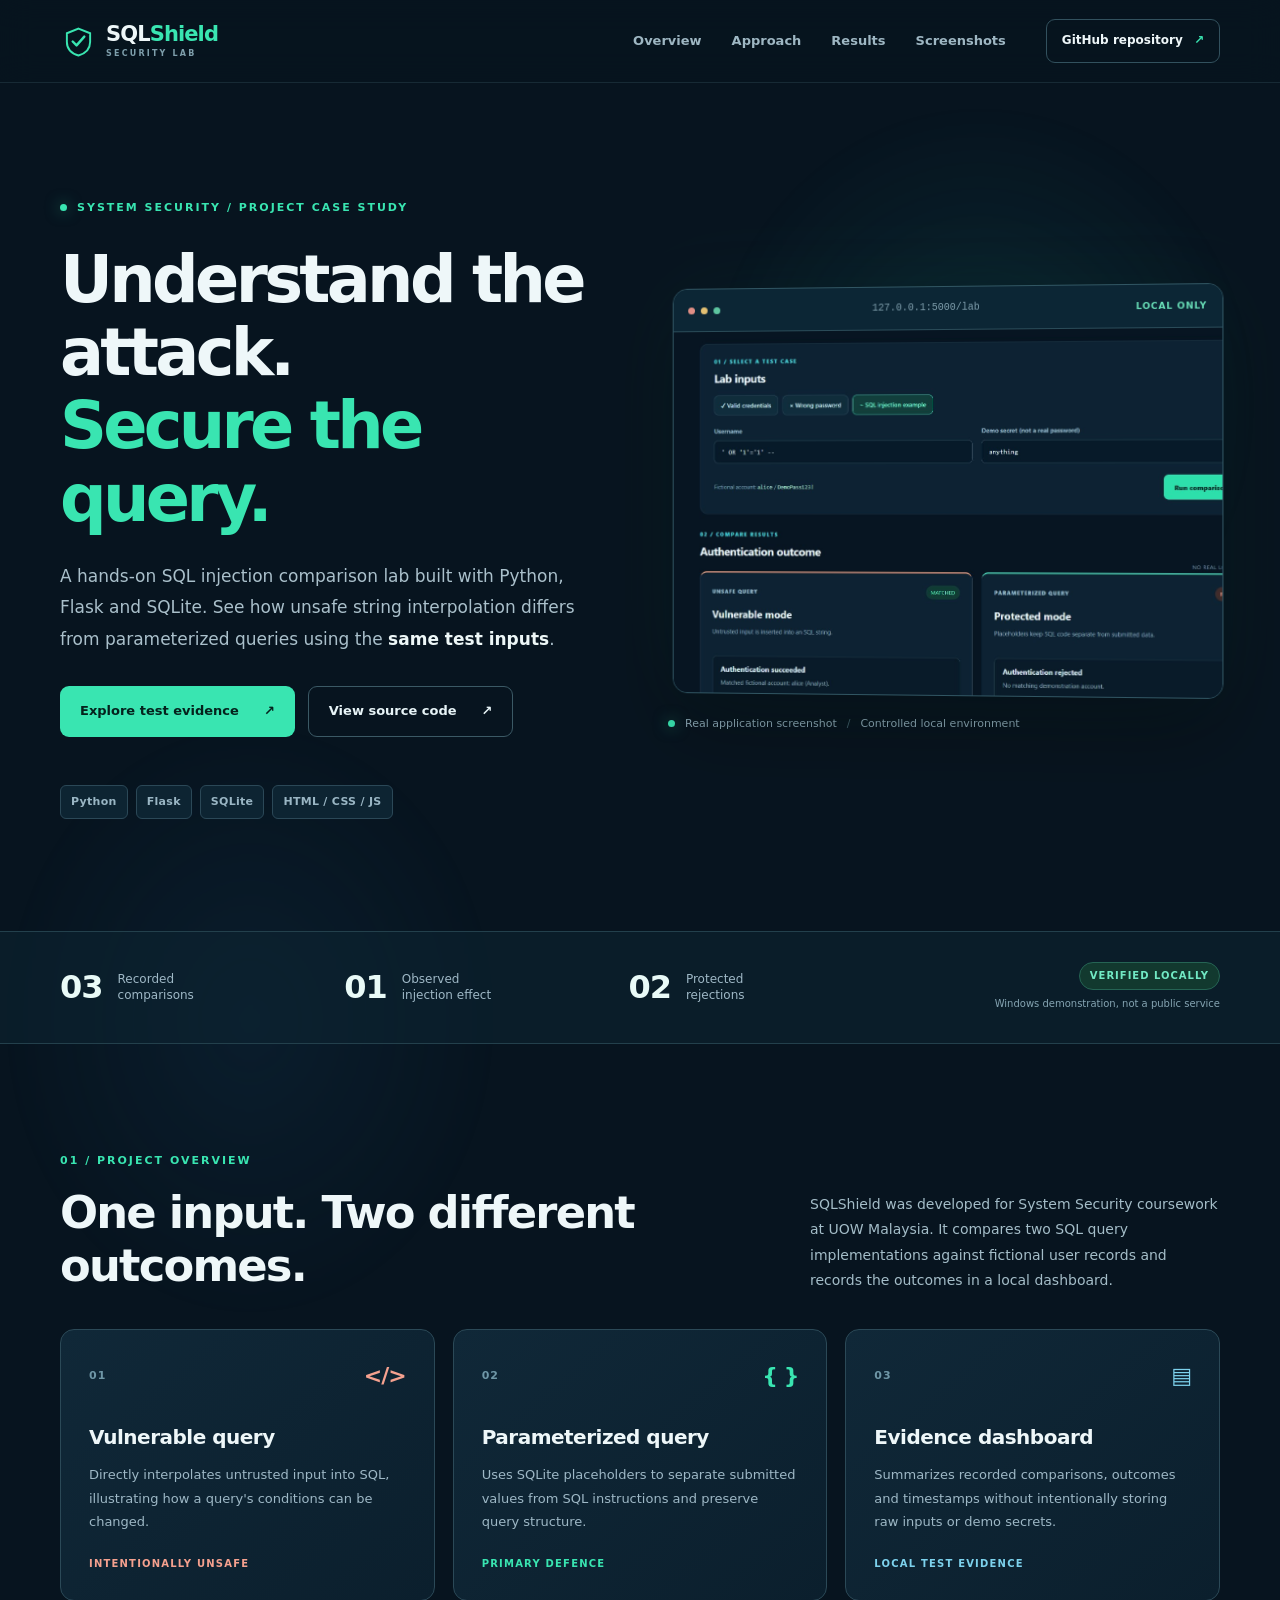
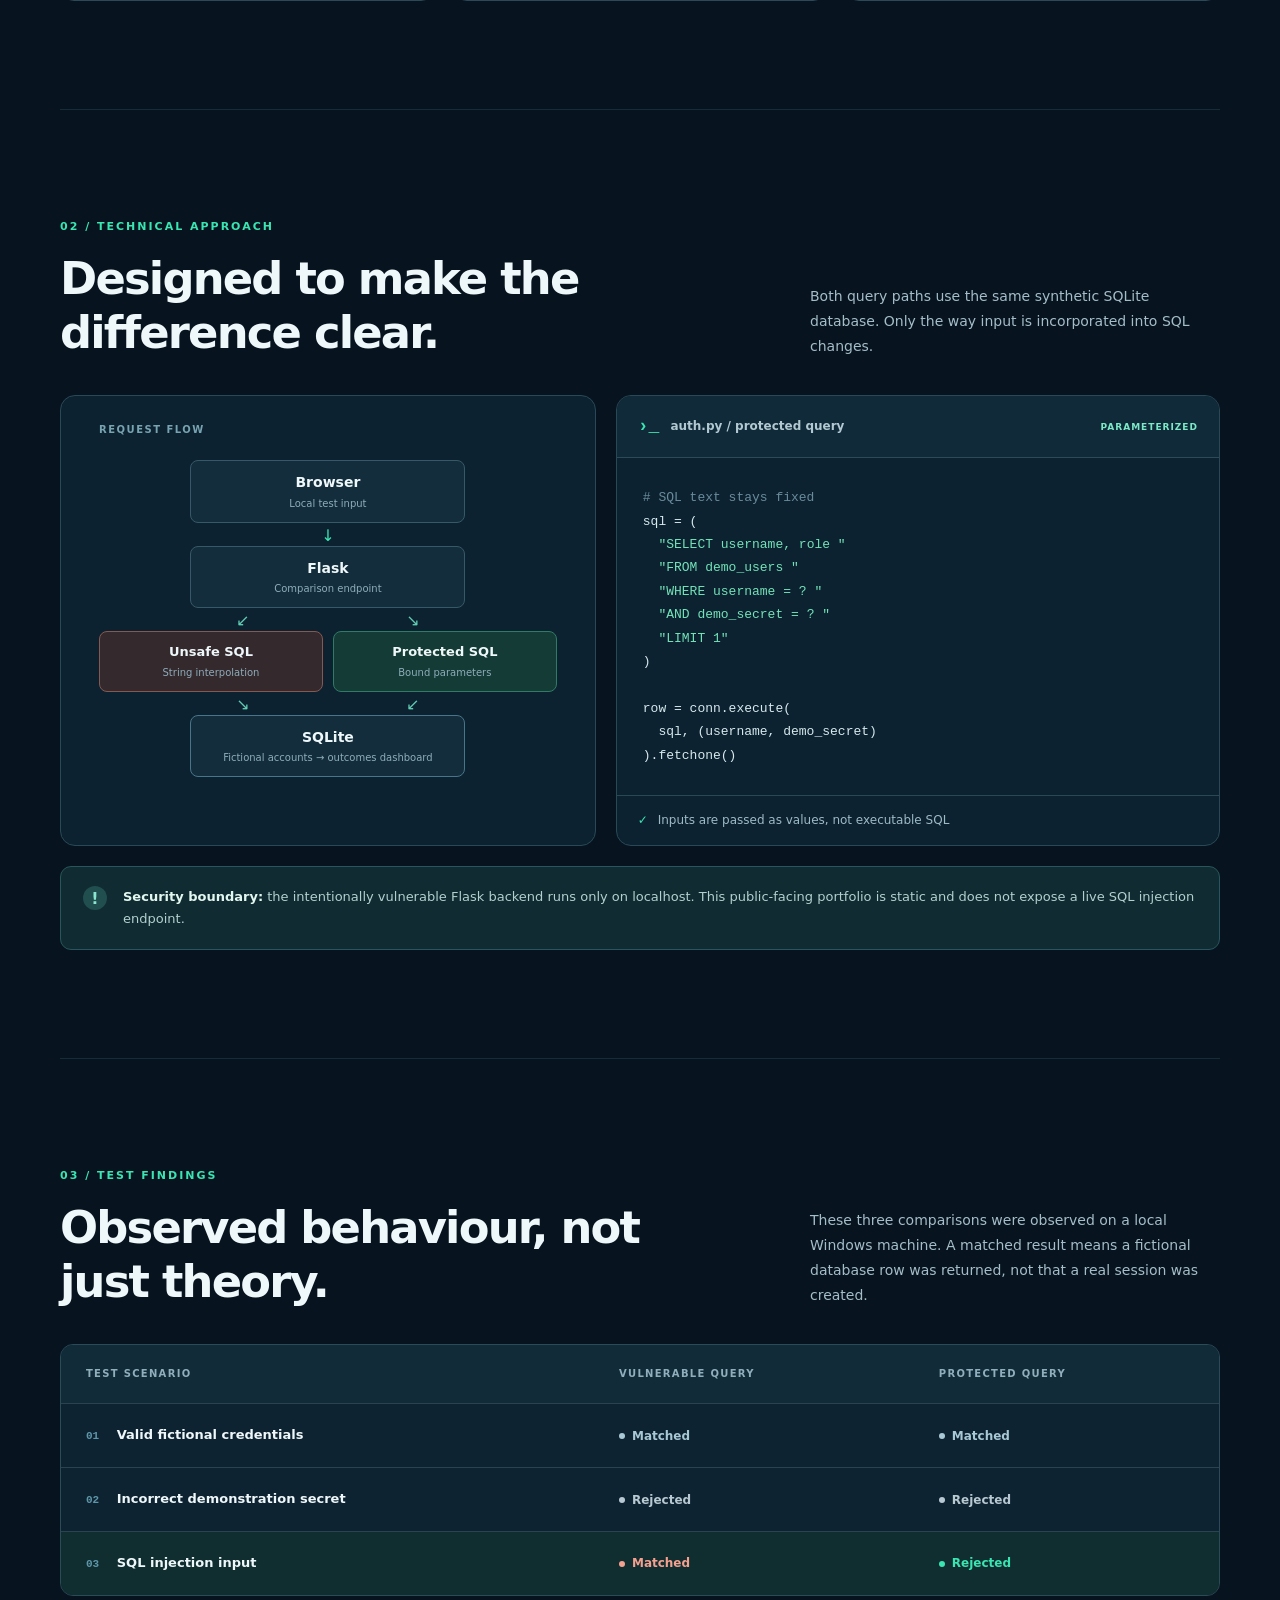
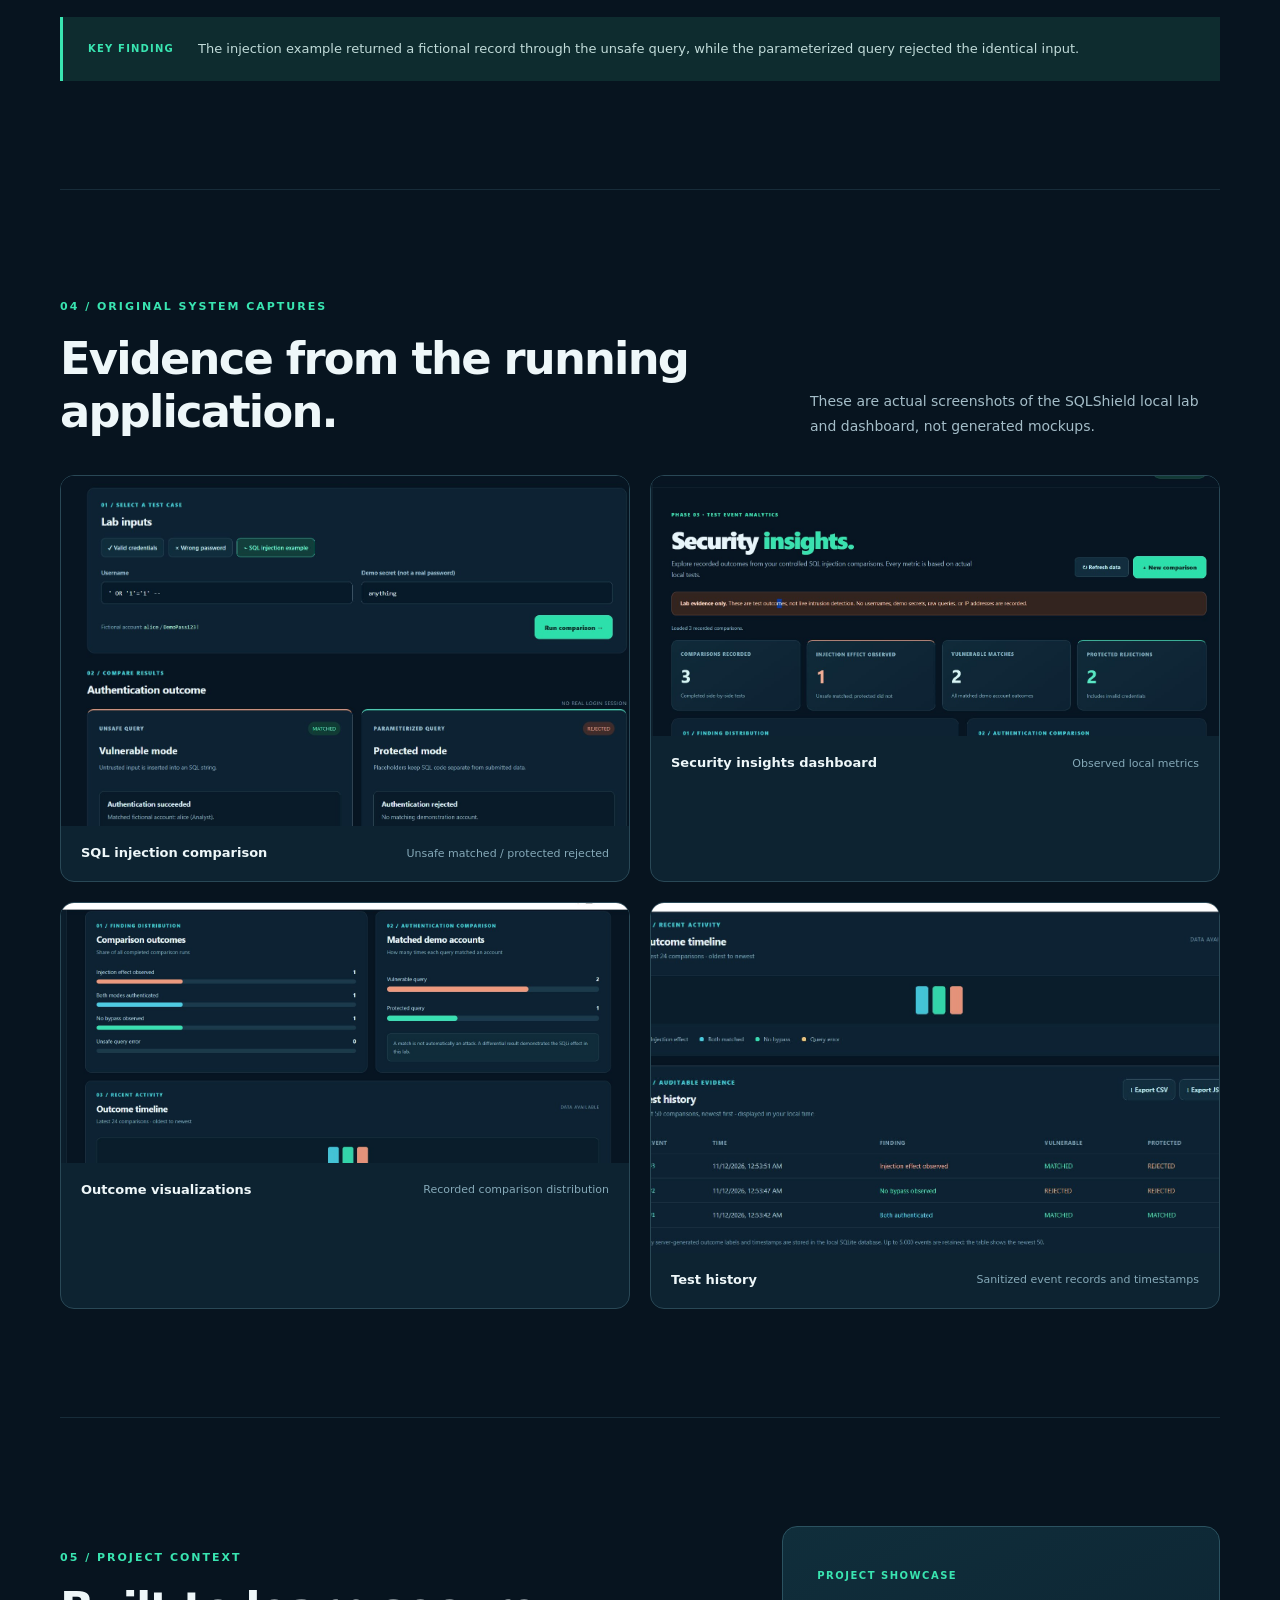
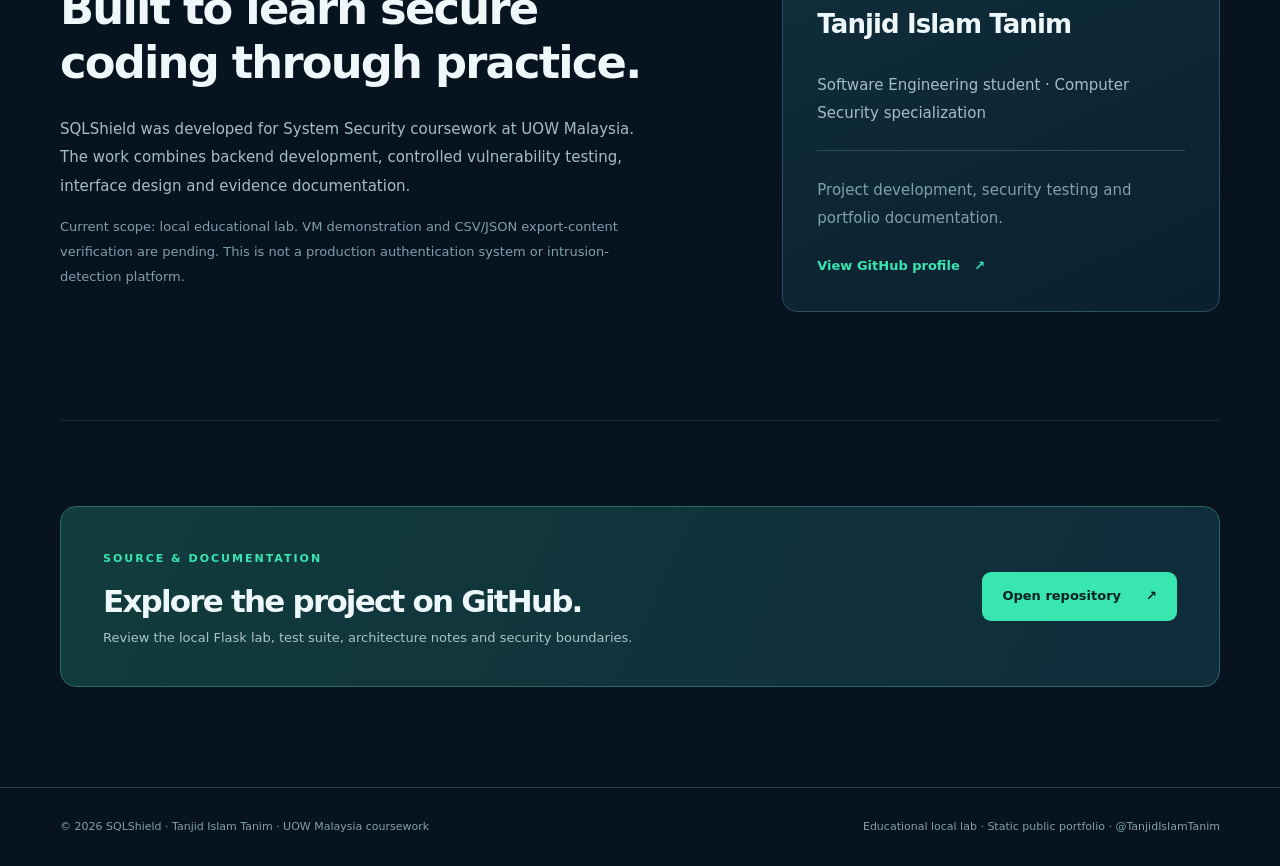
==== portfolio/index.html @ 37746c8c "feat: add SQLShield Flask lab, tests, evidence and portfolio" ====
<!doctype html>
<html lang="en">
<head>
  <meta charset="utf-8">
  <meta name="viewport" content="width=device-width, initial-scale=1">
  <meta name="theme-color" content="#07141f">
  <meta name="description" content="SQLShield is a controlled, local-only SQL injection security lab. Explore real test evidence, the Python/Flask architecture, and parameterized query defence.">
  <meta property="og:type" content="website">
  <meta property="og:title" content="SQLShield | SQL Injection Defence Lab">
  <meta property="og:description" content="A local cybersecurity lab comparing vulnerable SQL interpolation with parameterized queries. Built with Python, Flask and SQLite.">
  <meta property="og:image" content="https://tanjidislamtanim.github.io/sqlshield-sqli-lab/assets/social-preview.png">
  <meta name="color-scheme" content="dark">
  <title>SQLShield | SQL Injection Defence Lab</title>
  <link rel="icon" href="assets/favicon.svg" type="image/svg+xml">
  <link rel="stylesheet" href="assets/style.css">
</head>
<body>
  <a class="skip-link" href="#main">Skip to content</a>
  <div class="ambient ambient-one" aria-hidden="true"></div>
  <div class="ambient ambient-two" aria-hidden="true"></div>
  <header class="site-header">
    <div class="container nav-inner">
      <a class="brand" href="#top" aria-label="SQLShield home">
        <span class="brand-mark" aria-hidden="true"><svg viewBox="0 0 32 32" fill="none"><path d="M16 2.7 28 7.5v8.9c0 8-5.2 11.9-12 14-6.8-2.1-12-6-12-14V7.5L16 2.7Z" stroke="currentColor" stroke-width="2"/><path d="m10 16 4 4 8-9" stroke="currentColor" stroke-width="2.5" stroke-linecap="round" stroke-linejoin="round"/></svg></span>
        <span>SQL<span class="accent">Shield</span><small>SECURITY LAB</small></span>
      </a>
      <nav aria-label="Main navigation" class="main-nav">
        <a href="#overview">Overview</a><a href="#approach">Approach</a><a href="#results">Results</a><a href="#gallery">Screenshots</a>
      </nav>
      <a class="nav-github" href="https://github.com/TanjidIslamTanim/sqlshield-sqli-lab" target="_blank" rel="noopener noreferrer">GitHub repository <span aria-hidden="true">↗</span></a>
    </div>
  </header>
  <main id="main">
    <section class="hero container" id="top">
      <div class="hero-copy">
        <div class="eyebrow"><span class="eyebrow-dot"></span> SYSTEM SECURITY / PROJECT CASE STUDY</div>
        <h1>Understand the attack.<br><span>Secure the query.</span></h1>
        <p class="hero-description">A hands-on SQL injection comparison lab built with Python, Flask and SQLite. See how unsafe string interpolation differs from parameterized queries using the <strong>same test inputs</strong>.</p>
        <div class="hero-actions">
          <a class="btn btn-primary" href="#results">Explore test evidence <span aria-hidden="true">↗</span></a>
          <a class="btn btn-outline" href="https://github.com/TanjidIslamTanim/sqlshield-sqli-lab" target="_blank" rel="noopener noreferrer">View source code <span aria-hidden="true">↗</span></a>
        </div>
        <div class="hero-tags" aria-label="Project technologies"><span>Python</span><span>Flask</span><span>SQLite</span><span>HTML / CSS / JS</span></div>
      </div>
      <div class="hero-visual">
        <div class="browser-window">
          <div class="browser-bar"><div class="browser-dots" aria-hidden="true"><i></i><i></i><i></i></div><span class="browser-url">127.0.0.1:5000/lab</span><span class="browser-local">LOCAL ONLY</span></div>
          <img src="assets/evidence/lab.jpg" alt="Actual SQLShield local lab showing SQL injection input, vulnerable query matched and protected query rejected" width="1455" height="900" fetchpriority="high">
        </div>
        <div class="visual-caption"><span class="caption-dot"></span> Real application screenshot <span class="caption-sep">/</span> Controlled local environment</div>
      </div>
    </section>

    <section class="proof-strip" aria-label="Observed local test results">
      <div class="container proof-grid">
        <div><strong>03</strong><span>Recorded comparisons</span></div>
        <div><strong>01</strong><span>Observed injection effect</span></div>
        <div><strong>02</strong><span>Protected rejections</span></div>
        <div class="proof-note"><span class="pill">VERIFIED LOCALLY</span><small>Windows demonstration, not a public service</small></div>
      </div>
    </section>

    <section class="section container" id="overview">
      <div class="section-header"><div><div class="section-kicker">01 / PROJECT OVERVIEW</div><h2>One input. Two different outcomes.</h2></div><p>SQLShield was developed for System Security coursework at UOW Malaysia. It compares two SQL query implementations against fictional user records and records the outcomes in a local dashboard.</p></div>
      <div class="feature-grid">
        <article class="feature-card"><div class="feature-number">01 <span class="feature-symbol coral">&lt;/&gt;</span></div><h3>Vulnerable query</h3><p>Directly interpolates untrusted input into SQL, illustrating how a query's conditions can be changed.</p><span class="feature-footer coral-text">INTENTIONALLY UNSAFE</span></article>
        <article class="feature-card"><div class="feature-number">02 <span class="feature-symbol mint">{ }</span></div><h3>Parameterized query</h3><p>Uses SQLite placeholders to separate submitted values from SQL instructions and preserve query structure.</p><span class="feature-footer mint-text">PRIMARY DEFENCE</span></article>
        <article class="feature-card"><div class="feature-number">03 <span class="feature-symbol blue">▤</span></div><h3>Evidence dashboard</h3><p>Summarizes recorded comparisons, outcomes and timestamps without intentionally storing raw inputs or demo secrets.</p><span class="feature-footer blue-text">LOCAL TEST EVIDENCE</span></article>
      </div>
    </section>

    <section class="section container" id="approach">
      <div class="section-header"><div><div class="section-kicker">02 / TECHNICAL APPROACH</div><h2>Designed to make the difference clear.</h2></div><p>Both query paths use the same synthetic SQLite database. Only the way input is incorporated into SQL changes.</p></div>
      <div class="approach-grid">
        <div class="diagram-panel">
          <div class="panel-label">REQUEST FLOW</div>
          <div class="flow-node">Browser <small>Local test input</small></div>
          <div class="flow-arrow" aria-hidden="true">↓</div>
          <div class="flow-node">Flask <small>Comparison endpoint</small></div>
          <div class="flow-branches" aria-hidden="true"><span>↙</span><span>↘</span></div>
          <div class="flow-columns"><div class="flow-node unsafe">Unsafe SQL <small>String interpolation</small></div><div class="flow-node safe">Protected SQL <small>Bound parameters</small></div></div>
          <div class="flow-arrows" aria-hidden="true"><span>↘</span><span>↙</span></div>
          <div class="flow-node database">SQLite <small>Fictional accounts → outcomes dashboard</small></div>
        </div>
        <div class="code-panel">
          <div class="code-header"><span class="code-icon">›_</span><span>auth.py / protected query</span><span class="code-badge">PARAMETERIZED</span></div>
          <pre><code><span class="code-muted"># SQL text stays fixed</span>
sql = (
  <span class="code-green">"SELECT username, role "</span>
  <span class="code-green">"FROM demo_users "</span>
  <span class="code-green">"WHERE username = ? "</span>
  <span class="code-green">"AND demo_secret = ? "</span>
  <span class="code-green">"LIMIT 1"</span>
)

row = conn.execute(
  sql, (username, demo_secret)
).fetchone()</code></pre>
          <div class="code-footer"><span class="tiny-check">✓</span> Inputs are passed as values, not executable SQL</div>
        </div>
      </div>
      <div class="boundary"><div class="boundary-icon">!</div><p><strong>Security boundary:</strong> the intentionally vulnerable Flask backend runs only on localhost. This public-facing portfolio is static and does not expose a live SQL injection endpoint.</p></div>
    </section>

    <section class="section container" id="results">
      <div class="section-header"><div><div class="section-kicker">03 / TEST FINDINGS</div><h2>Observed behaviour, not just theory.</h2></div><p>These three comparisons were observed on a local Windows machine. A matched result means a fictional database row was returned, not that a real session was created.</p></div>
      <div class="results-table-wrap"><table class="results-table"><thead><tr><th scope="col">Test scenario</th><th scope="col">Vulnerable query</th><th scope="col">Protected query</th></tr></thead><tbody>
        <tr><th scope="row"><span class="test-index">01</span> Valid fictional credentials</th><td><span class="result neutral">Matched</span></td><td><span class="result neutral">Matched</span></td></tr>
        <tr><th scope="row"><span class="test-index">02</span> Incorrect demonstration secret</th><td><span class="result rejected">Rejected</span></td><td><span class="result rejected">Rejected</span></td></tr>
        <tr class="highlight-row"><th scope="row"><span class="test-index">03</span> SQL injection input</th><td><span class="result vulnerable">Matched</span></td><td><span class="result secure">Rejected</span></td></tr>
      </tbody></table></div>
      <div class="finding"><span class="finding-label">KEY FINDING</span><p>The injection example returned a fictional record through the unsafe query, while the parameterized query rejected the identical input.</p></div>
    </section>

    <section class="section container" id="gallery">
      <div class="section-header"><div><div class="section-kicker">04 / ORIGINAL SYSTEM CAPTURES</div><h2>Evidence from the running application.</h2></div><p>These are actual screenshots of the SQLShield local lab and dashboard, not generated mockups.</p></div>
      <div class="gallery-grid">
        <figure class="gallery-card gallery-wide"><img src="assets/evidence/lab.jpg" alt="SQLShield local comparison page with SQL injection example" loading="lazy"><figcaption><strong>SQL injection comparison</strong><span>Unsafe matched / protected rejected</span></figcaption></figure>
        <figure class="gallery-card"><img src="assets/evidence/dashboard.jpg" alt="SQLShield dashboard displaying three recorded comparisons" loading="lazy"><figcaption><strong>Security insights dashboard</strong><span>Observed local metrics</span></figcaption></figure>
        <figure class="gallery-card"><img src="assets/evidence/charts.jpg" alt="SQLShield dashboard charts" loading="lazy"><figcaption><strong>Outcome visualizations</strong><span>Recorded comparison distribution</span></figcaption></figure>
        <figure class="gallery-card gallery-wide"><img src="assets/evidence/history.jpg" alt="SQLShield recorded test history" loading="lazy"><figcaption><strong>Test history</strong><span>Sanitized event records and timestamps</span></figcaption></figure>
      </div>
    </section>

    <section class="section container" id="about">
      <div class="about-grid"><div><div class="section-kicker">05 / PROJECT CONTEXT</div><h2>Built to learn secure coding through practice.</h2><p>SQLShield was developed for System Security coursework at UOW Malaysia. The work combines backend development, controlled vulnerability testing, interface design and evidence documentation.</p><p class="about-note">Current scope: local educational lab. VM demonstration and CSV/JSON export-content verification are pending. This is not a production authentication system or intrusion-detection platform.</p></div><div class="author-card"><span class="author-overline">PROJECT SHOWCASE</span><h3>Tanjid Islam Tanim</h3><p>Software Engineering student · Computer Security specialization</p><div class="author-divider"></div><p class="team-note">Project development, security testing and portfolio documentation.</p><a href="https://github.com/TanjidIslamTanim" target="_blank" rel="noopener noreferrer">View GitHub profile <span aria-hidden="true">↗</span></a></div></div>
    </section>
    <section class="cta-section container"><div><span class="section-kicker">SOURCE & DOCUMENTATION</span><h2>Explore the project on GitHub.</h2><p>Review the local Flask lab, test suite, architecture notes and security boundaries.</p></div><a class="btn btn-primary" href="https://github.com/TanjidIslamTanim/sqlshield-sqli-lab" target="_blank" rel="noopener noreferrer">Open repository <span aria-hidden="true">↗</span></a></section>
  </main>
  <footer class="site-footer"><div class="container footer-inner"><span>© 2026 SQLShield · Tanjid Islam Tanim · UOW Malaysia coursework</span><span>Educational local lab · Static public portfolio · <a href="https://github.com/TanjidIslamTanim" target="_blank" rel="noopener noreferrer">@TanjidIslamTanim</a></span></div></footer>
</body>
</html>
---- portfolio/assets/style.css ----
/* SQLShield static portfolio | no JavaScript or public backend */
:root{--bg:#07141f;--surface:#0c1e2b;--surface-2:#102636;--line:#25404c;--muted:#9cb3c1;--text:#eef7f9;--mint:#39e5b1;--mint-dark:#083a32;--blue:#7dd2ed;--coral:#f5a18f}
*{box-sizing:border-box}html{scroll-behavior:smooth}body{margin:0;background:var(--bg);color:var(--text);font-family:Inter,ui-sans-serif,system-ui,-apple-system,BlinkMacSystemFont,"Segoe UI",sans-serif;-webkit-font-smoothing:antialiased;line-height:1.6;overflow-x:hidden}a{color:inherit;text-decoration:none}button,a{ -webkit-tap-highlight-color:transparent }a:focus-visible{outline:3px solid var(--mint);outline-offset:5px;border-radius:4px}img{max-width:100%}h1,h2,h3,p{margin-top:0}.container{width:min(1160px,calc(100% - 48px));margin-inline:auto}.skip-link{position:absolute;top:-100px;left:12px;background:#fff;color:#07141f;padding:10px 18px;z-index:100}.skip-link:focus{top:12px}.ambient{pointer-events:none;position:absolute;z-index:-1;border-radius:50%;filter:blur(5px)}.ambient-one{width:min(600px,100vw);height:650px;right:0;top:80px;background:radial-gradient(ellipse,rgba(20,126,127,.18),transparent 65%)}.ambient-two{width:min(500px,100vw);height:600px;left:0;top:720px;background:radial-gradient(ellipse,rgba(33,99,148,.12),transparent 70%)}
.site-header{position:sticky;top:0;z-index:10;background:rgba(7,20,31,.9);backdrop-filter:blur(16px);border-bottom:1px solid rgba(106,155,174,.17)}.nav-inner{height:82px;display:flex;align-items:center;gap:40px}.brand{display:flex;align-items:center;gap:10px;font-weight:800;font-size:21px;letter-spacing:-.9px;line-height:1}.brand-mark{display:grid;place-items:center;width:36px;height:36px;color:var(--mint)}.brand-mark svg{width:31px;height:31px}.brand .accent{color:var(--mint)}.brand small{display:block;font-size:8px;letter-spacing:2.2px;color:#7e9fac;font-weight:800;margin-top:5px}.main-nav{display:flex;align-items:center;gap:30px;margin-left:auto}.main-nav a{font-size:13px;font-weight:600;color:#9eb7c3;transition:color .2s}.main-nav a:hover,.site-footer a:hover{color:var(--mint)}.nav-github{font-size:12px;font-weight:750;border:1px solid #32515e;border-radius:9px;padding:11px 15px;white-space:nowrap;transition:background .2s}.nav-github:hover{background:#143242}.nav-github span{margin-left:7px;color:var(--mint)}
.hero{display:grid;grid-template-columns:1fr 1fr;gap:56px;align-items:center;padding-block:116px 112px;min-height:670px}.eyebrow,.section-kicker{font-size:11px;letter-spacing:2px;font-weight:800;color:var(--mint)}.eyebrow{display:flex;align-items:center;gap:10px}.eyebrow-dot,.caption-dot{width:7px;height:7px;background:var(--mint);border-radius:50%;box-shadow:0 0 15px rgba(57,229,177,.55);flex-shrink:0}.hero h1{font-size:clamp(43px,5.1vw,68px);line-height:1.12;letter-spacing:-3.7px;margin:26px 0}.hero h1 span{color:var(--mint)}.hero-description{font-size:17px;color:#aac0cb;line-height:1.85;max-width:535px}.hero-description strong{color:#edf7f7;font-weight:650}.hero-actions{display:flex;flex-wrap:wrap;gap:13px;margin:31px 0}.btn{display:inline-flex;align-items:center;justify-content:center;gap:25px;padding:14px 20px;border-radius:9px;font-size:13px;font-weight:800;min-height:49px;transition:transform .2s,background .2s,border-color .2s}.btn:hover{transform:translateY(-2px)}.btn-primary{background:var(--mint);color:#05221d}.btn-primary:hover{background:#6af2cb}.btn-outline{border:1px solid #3b5965;color:#e7f4f7}.btn-outline:hover{border-color:var(--mint);background:#102b33}.hero-tags{display:flex;gap:8px;flex-wrap:wrap;margin-top:48px}.hero-tags span{border:1px solid #2b4857;background:#0d2432;color:#9ab6c4;padding:7px 10px;border-radius:6px;font-size:11px;font-weight:750;letter-spacing:.3px}.hero-visual{min-width:0}.browser-window{border:1px solid #315663;border-radius:15px;background:#081c2a;box-shadow:0 35px 80px rgba(0,0,0,.3),0 0 90px rgba(43,209,169,.06);overflow:hidden;transform:perspective(1300px) rotateY(-4deg)}.browser-bar{height:43px;display:flex;align-items:center;gap:13px;padding:0 15px;border-bottom:1px solid #2b4c59;background:#0c2635}.browser-dots{display:flex;gap:6px}.browser-dots i{display:block;width:7px;height:7px;background:#38596a;border-radius:50%}.browser-dots i:first-child{background:#e08e85}.browser-dots i:nth-child(2){background:#e3c073}.browser-dots i:nth-child(3){background:#5dc5a0}.browser-url{font-family:ui-monospace,SFMono-Regular,Consolas,monospace;font-size:10px;color:#7f9eac;margin:auto}.browser-local{color:#68ddb7;font-size:9px;font-weight:850;letter-spacing:.8px;white-space:nowrap}.browser-window img{display:block;width:100%;height:365px;object-fit:cover;object-position:top left}.visual-caption{display:flex;align-items:center;gap:10px;color:#8facba;font-size:11px;margin-top:19px}.caption-sep{color:#41616c}
.proof-strip{border-block:1px solid #23404c;background:rgba(13,35,49,.6)}.proof-grid{display:grid;grid-template-columns:repeat(3,1fr) 1.2fr;align-items:center;gap:28px;padding-block:30px}.proof-grid>div:not(.proof-note){display:flex;align-items:center;gap:15px}.proof-grid strong{font-size:32px;letter-spacing:-1px;color:#e9faf7}.proof-grid span:not(.pill){font-size:12px;color:#9fb8c6;max-width:100px;line-height:1.4}.proof-note{display:flex;align-items:flex-end;flex-direction:column;gap:6px}.pill{display:inline-block;background:#12392f;color:#71e9c4;border:1px solid #256454;border-radius:100px;padding:5px 10px;font-size:10px;font-weight:850;letter-spacing:1px}.proof-note small{color:#85a4b2;font-size:10px}
.section{padding-block:108px;border-bottom:1px solid rgba(77,124,144,.23);scroll-margin-top:88px}.section-header{display:flex;justify-content:space-between;gap:60px;align-items:end;margin-bottom:36px}.section-header>div{max-width:680px}.section h2,.cta-section h2{font-size:clamp(32px,3.5vw,46px);letter-spacing:-1.8px;line-height:1.2;margin:16px 0 0}.section-header>p{max-width:410px;color:#a4bdc8;font-size:14px;line-height:1.8;margin:0}.feature-grid{display:grid;grid-template-columns:repeat(3,1fr);gap:18px}.feature-card{min-height:260px;background:linear-gradient(140deg,#102838,#0b1f2d);border:1px solid #2b4957;border-radius:14px;padding:28px;display:flex;flex-direction:column}.feature-number{display:flex;align-items:center;justify-content:space-between;color:#6f97a7;font-weight:800;font-size:11px;letter-spacing:1px}.feature-symbol{font-size:22px;font-weight:800;letter-spacing:-1px}.coral,.coral-text{color:var(--coral)}.mint,.mint-text{color:var(--mint)}.blue,.blue-text{color:var(--blue)}.feature-card h3{font-size:20px;margin:28px 0 10px;letter-spacing:-.5px}.feature-card p{font-size:13px;line-height:1.8;color:#9eb8c6;margin:0}.feature-footer{font-size:10px;font-weight:850;letter-spacing:1.2px;margin-top:auto;padding-top:23px}
.approach-grid{display:grid;grid-template-columns:.94fr 1.06fr;gap:20px}.diagram-panel,.code-panel{background:#0d2230;border:1px solid #294957;border-radius:15px;overflow:hidden;min-height:425px}.diagram-panel{padding:26px 38px}.panel-label{color:#78a3b1;font-size:10px;letter-spacing:1.5px;font-weight:850;margin-bottom:22px}.flow-node{border:1px solid #365968;background:#132d3c;border-radius:8px;padding:10px 15px;text-align:center;max-width:275px;margin:auto;font-weight:750;font-size:14px}.flow-node small{display:block;color:#8eacba;font-size:10px;font-weight:450;margin-top:2px}.flow-arrow{text-align:center;color:var(--mint);height:23px}.flow-branches,.flow-arrows{display:flex;justify-content:space-around;max-width:340px;margin:auto;color:#61cdb3;height:23px}.flow-columns{display:grid;grid-template-columns:1fr 1fr;gap:10px}.flow-columns .flow-node{width:100%;font-size:13px}.flow-node.unsafe{border-color:#87584f;background:#34292d}.flow-node.safe{border-color:#2f7b65;background:#143b35}.flow-node.database{border-color:#47758a}.code-header{display:flex;align-items:center;gap:11px;background:#102a3a;border-bottom:1px solid #2c4a58;padding:16px 21px;color:#b2c9d2;font-size:12px;font-weight:700}.code-icon{font-family:monospace;color:var(--mint);font-size:18px}.code-badge{margin-left:auto;color:#7be9c6;font-size:9px;letter-spacing:1px}.code-panel pre{margin:0;padding:28px 26px;color:#d6e9ed;font-size:13px;line-height:1.8;overflow:auto;font-family:ui-monospace,SFMono-Regular,Consolas,Monaco,monospace}.code-muted{color:#698b9c}.code-green{color:#72e3b8}.code-footer{padding:15px 21px;border-top:1px solid #294957;color:#9dbbc7;font-size:12px}.tiny-check{color:var(--mint);font-weight:900;margin-right:6px}.boundary{display:flex;align-items:start;gap:16px;background:#102b31;border:1px solid #27565c;border-radius:11px;padding:19px 22px;margin-top:20px}.boundary-icon{width:24px;height:24px;border-radius:50%;background:#214e4e;color:#8ce6cf;display:grid;place-items:center;flex-shrink:0;font-weight:900}.boundary p{margin:0;color:#b3d0cf;font-size:13px;line-height:1.7}.boundary strong{color:#e2f7ef}
.results-table-wrap{border:1px solid #2b4b58;border-radius:13px;overflow:auto;background:#0e2331}.results-table{width:100%;border-collapse:collapse;min-width:620px}.results-table th,.results-table td{text-align:left;padding:21px 25px;border-bottom:1px solid #294351;font-size:13px}.results-table thead th{background:#112b39;color:#90aebc;font-size:10px;text-transform:uppercase;letter-spacing:1.3px;font-weight:800}.results-table tbody th{font-weight:650}.results-table tbody tr:last-child th,.results-table tbody tr:last-child td{border-bottom:none}.results-table .highlight-row{background:#102d30}.test-index{font-size:11px;color:#5e96a9;margin-right:13px;font-family:monospace}.result{display:inline-flex;align-items:center;gap:7px;font-weight:750;font-size:12px}.result::before{content:"";width:6px;height:6px;border-radius:50%;background:currentColor}.result.neutral{color:#a8c8d5}.result.rejected{color:#b8c9d1}.result.vulnerable{color:var(--coral)}.result.secure{color:var(--mint)}.finding{display:flex;gap:24px;align-items:start;margin-top:21px;background:#0e2c2f;border-left:3px solid var(--mint);padding:21px 25px}.finding-label{font-size:10px;letter-spacing:1.2px;color:var(--mint);font-weight:850;white-space:nowrap;padding-top:3px}.finding p{font-size:13px;color:#c1dbd9;margin:0;line-height:1.7}
.gallery-grid{display:grid;grid-template-columns:1fr 1fr;gap:20px}.gallery-card{margin:0;background:#0d2331;border:1px solid #294856;border-radius:14px;overflow:hidden}.gallery-card img{width:100%;height:260px;object-fit:cover;object-position:top;display:block;background:#07141f}.gallery-wide img{height:350px}.gallery-card figcaption{display:flex;justify-content:space-between;gap:16px;padding:17px 20px;align-items:center}.gallery-card figcaption strong{font-size:13px}.gallery-card figcaption span{font-size:11px;color:#85a9b8;text-align:right}
.about-grid{display:grid;grid-template-columns:1.3fr .9fr;gap:90px;align-items:center}.about-grid>div>p{color:#a4bdc8;font-size:15px;line-height:1.9;max-width:600px;margin:25px 0 0}.about-grid>div>p.about-note{font-size:13px;color:#819eac;margin-top:15px}.author-card{background:linear-gradient(155deg,#102e3b,#0b202e);border:1px solid #2b5260;border-radius:15px;padding:34px}.author-overline{font-size:10px;color:var(--mint);font-weight:850;letter-spacing:1.5px}.author-card h3{font-size:26px;letter-spacing:-.9px;margin:18px 0 7px}.author-card>p{color:#9fbac7;font-size:13px;line-height:1.7;margin:0}.author-divider{height:1px;background:#2c4a58;margin:22px 0}.author-card>p.team-note{color:#819fac}.author-card>a{display:inline-block;margin-top:23px;color:var(--mint);font-size:13px;font-weight:800}.author-card>a span{margin-left:10px}.cta-section{margin-block:85px 100px;padding:37px 42px;background:linear-gradient(115deg,#113c3c,#102c3b);border:1px solid #2a6b64;border-radius:16px;display:flex;align-items:center;justify-content:space-between;gap:25px}.cta-section h2{font-size:31px;margin:13px 0 8px}.cta-section p{font-size:13px;color:#a8c5c8;margin:0}.cta-section .btn{white-space:nowrap}.site-footer{border-top:1px solid #23404c;padding-block:30px}.footer-inner{display:flex;justify-content:space-between;gap:25px;color:#819fac;font-size:11px}
@media(max-width:1050px){.hero{gap:28px}.hero h1{font-size:49px;letter-spacing:-2.8px}.main-nav{gap:16px}.nav-inner{gap:22px}.gallery-card figcaption{display:block}.gallery-card figcaption span{display:block;text-align:left;margin-top:3px}.approach-grid{grid-template-columns:1fr 1fr}.code-panel pre{font-size:11px}}
@media(max-width:800px){.main-nav{display:none}.nav-github{margin-left:auto}.hero{grid-template-columns:1fr;padding-block:80px 70px;min-height:0}.hero-copy{max-width:650px}.hero-visual{max-width:690px}.browser-window{transform:none}.browser-window img{height:360px}.proof-grid{grid-template-columns:repeat(3,1fr);gap:14px}.proof-note{grid-column:1/-1;align-items:start}.section{padding-block:75px}.section-header{display:block}.section-header>p{max-width:700px;margin-top:18px}.feature-grid{grid-template-columns:1fr}.feature-card{min-height:205px}.approach-grid,.about-grid{grid-template-columns:1fr;gap:18px}.diagram-panel,.code-panel{min-height:0}.about-grid{gap:32px}.gallery-card img{height:230px}.gallery-wide img{height:230px}.cta-section{margin-block:65px;align-items:start;flex-direction:column}.footer-inner{flex-direction:column;gap:8px}}
@media(max-width:560px){.container{width:min(100% - 34px,1160px)}.nav-inner{height:72px}.brand{font-size:19px}.brand-mark{width:29px}.brand-mark svg{width:27px}.nav-github{font-size:11px;padding:9px 10px}.hero{padding-block:62px 60px}.hero h1{font-size:42px;letter-spacing:-2.5px}.hero-description{font-size:15px}.hero-actions{flex-direction:column}.btn{width:100%}.hero-tags{margin-top:28px}.browser-window img{height:265px}.browser-url{font-size:8px}.browser-local{font-size:8px}.visual-caption{font-size:10px}.proof-grid{grid-template-columns:1fr 1fr}.proof-grid>div:not(.proof-note){display:block}.proof-grid strong{display:block}.proof-grid>div:not(.proof-note) span{display:block;margin-top:4px}.section{padding-block:62px}.section h2{font-size:34px}.section-header>p{font-size:13px}.feature-card{padding:22px}.diagram-panel{padding:22px 14px}.flow-node{font-size:12px}.flow-node small{font-size:9px}.flow-columns .flow-node{font-size:11px;padding:10px 5px}.code-panel pre{padding:22px 14px;font-size:10.5px}.code-header{padding:13px}.code-badge{font-size:8px}.boundary{padding:15px}.results-table th,.results-table td{padding:16px}.finding{display:block}.finding p{margin-top:10px}.gallery-grid{grid-template-columns:1fr}.gallery-card img,.gallery-wide img{height:auto;max-height:330px;object-fit:contain}.gallery-card figcaption{padding:15px}.author-card{padding:24px}.cta-section{padding:26px;margin-block:55px}.cta-section h2{font-size:27px}}
@media(prefers-reduced-motion:reduce){html{scroll-behavior:auto}.btn,.main-nav a{transition:none}}
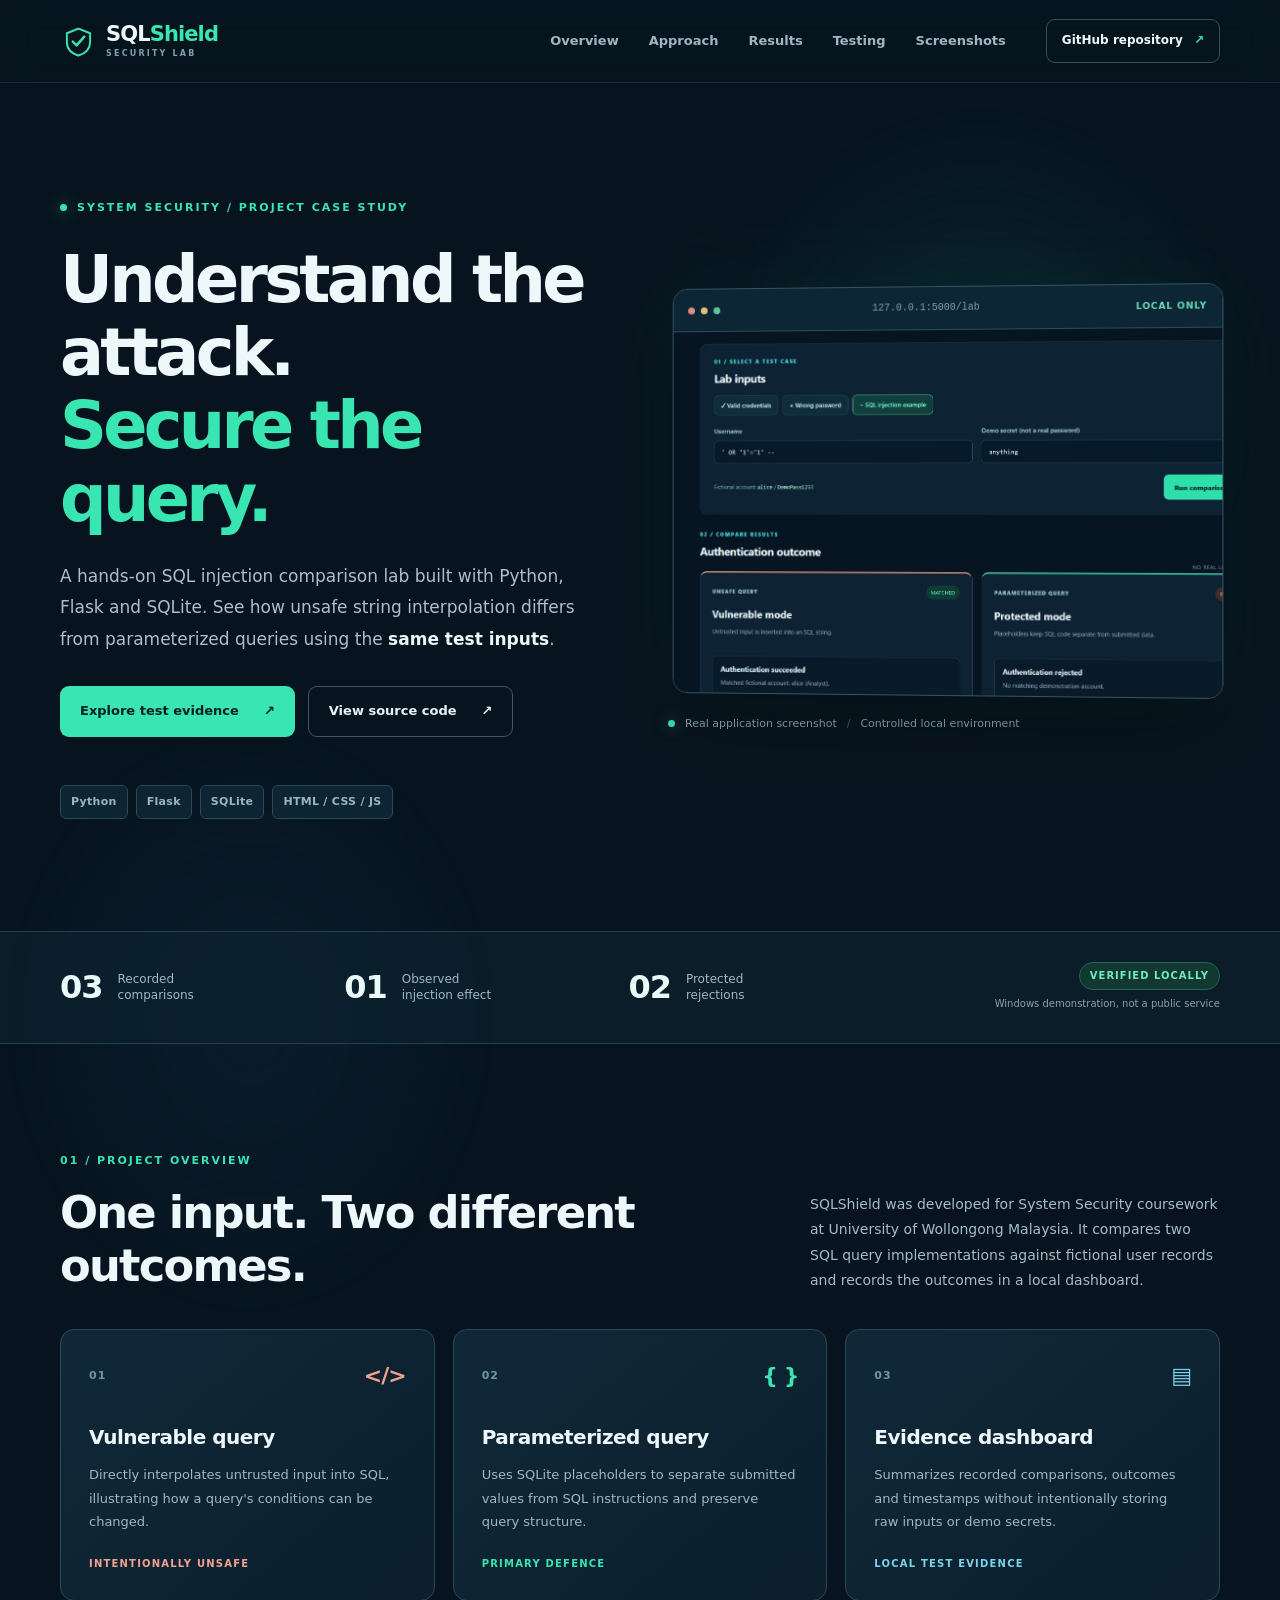
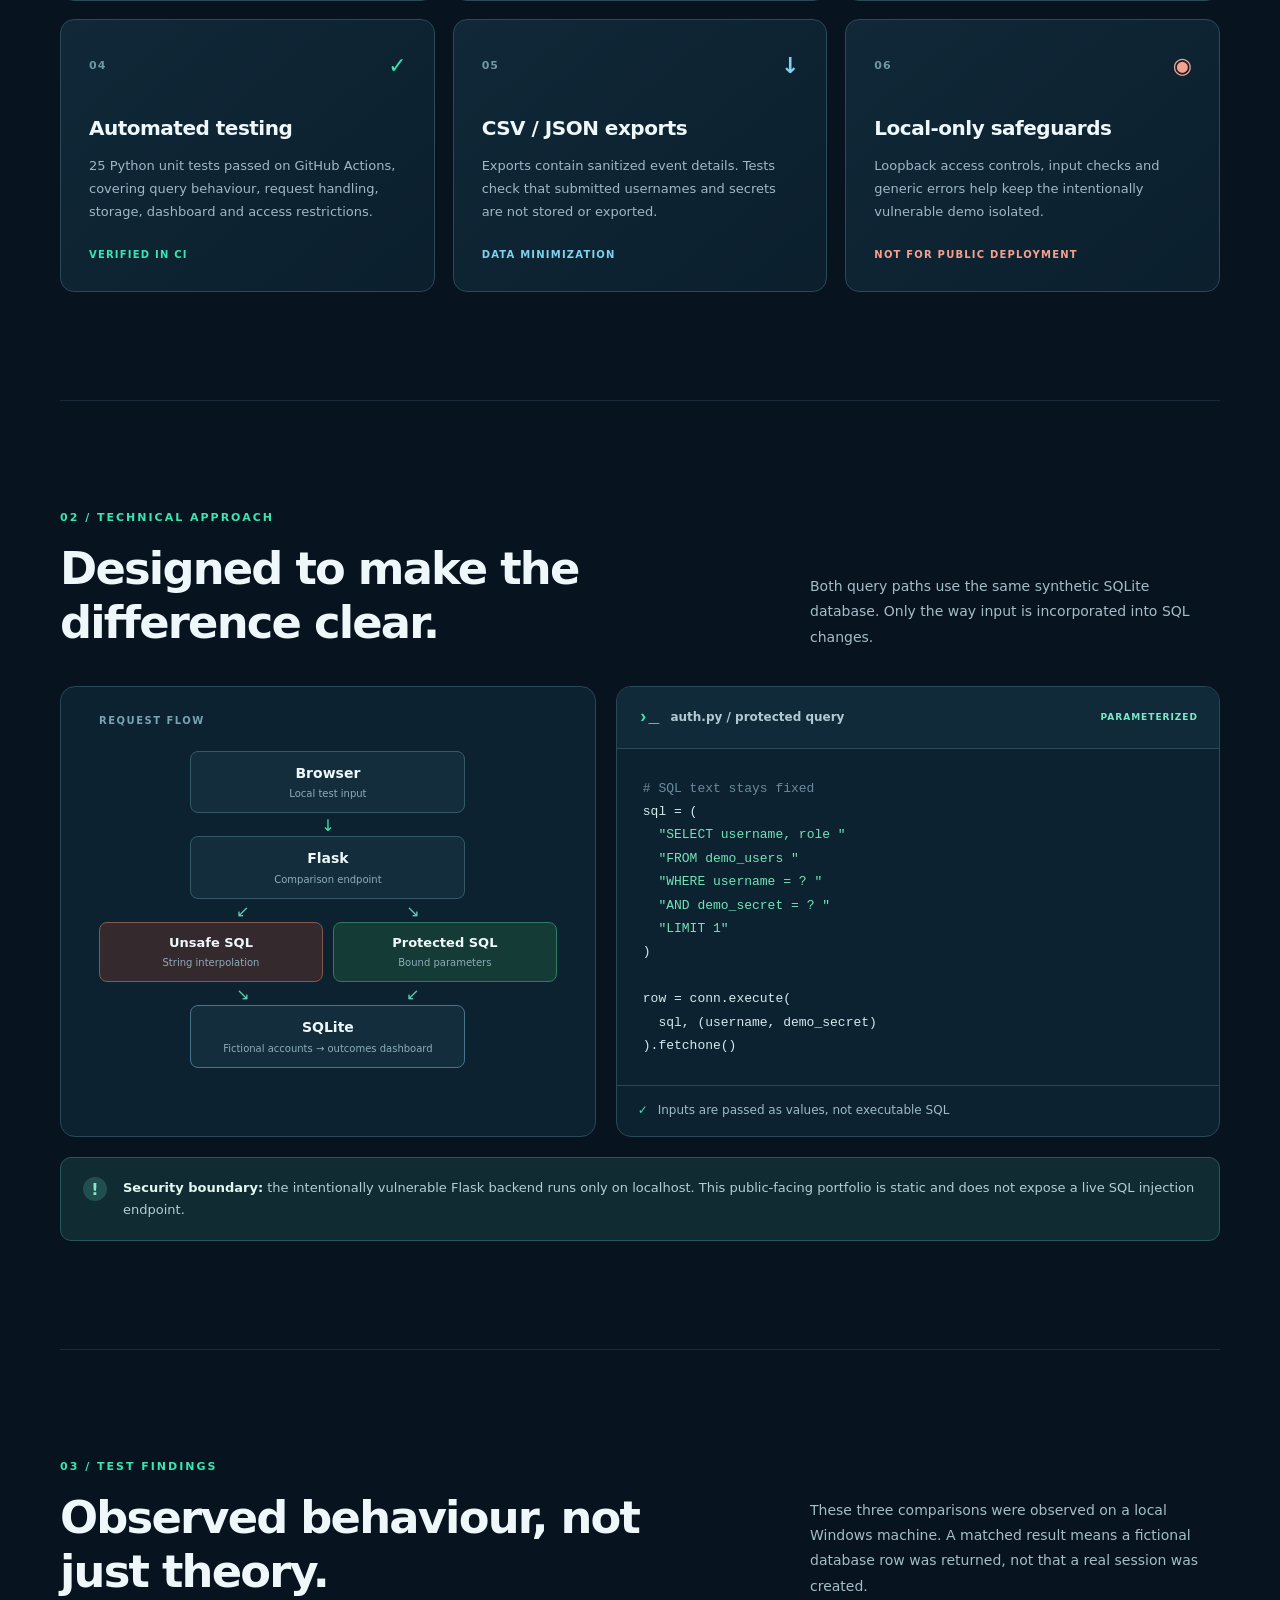
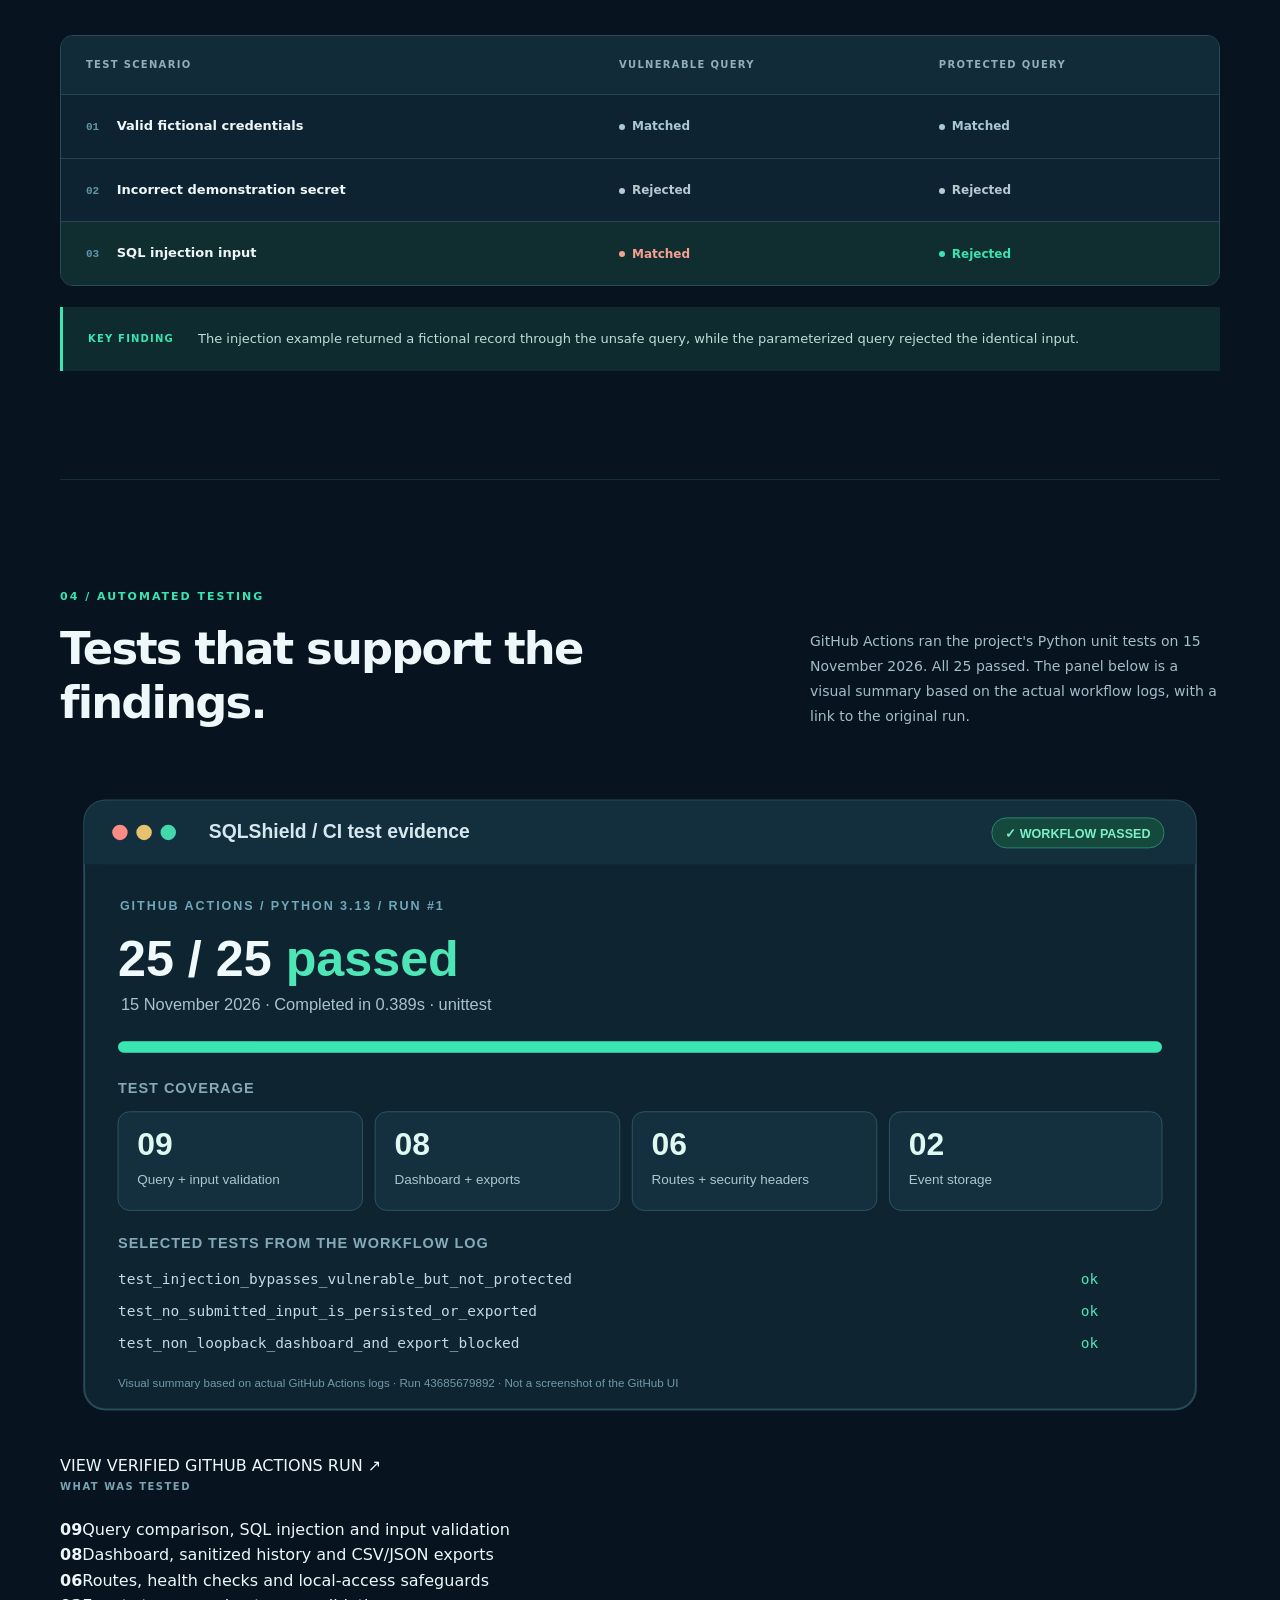
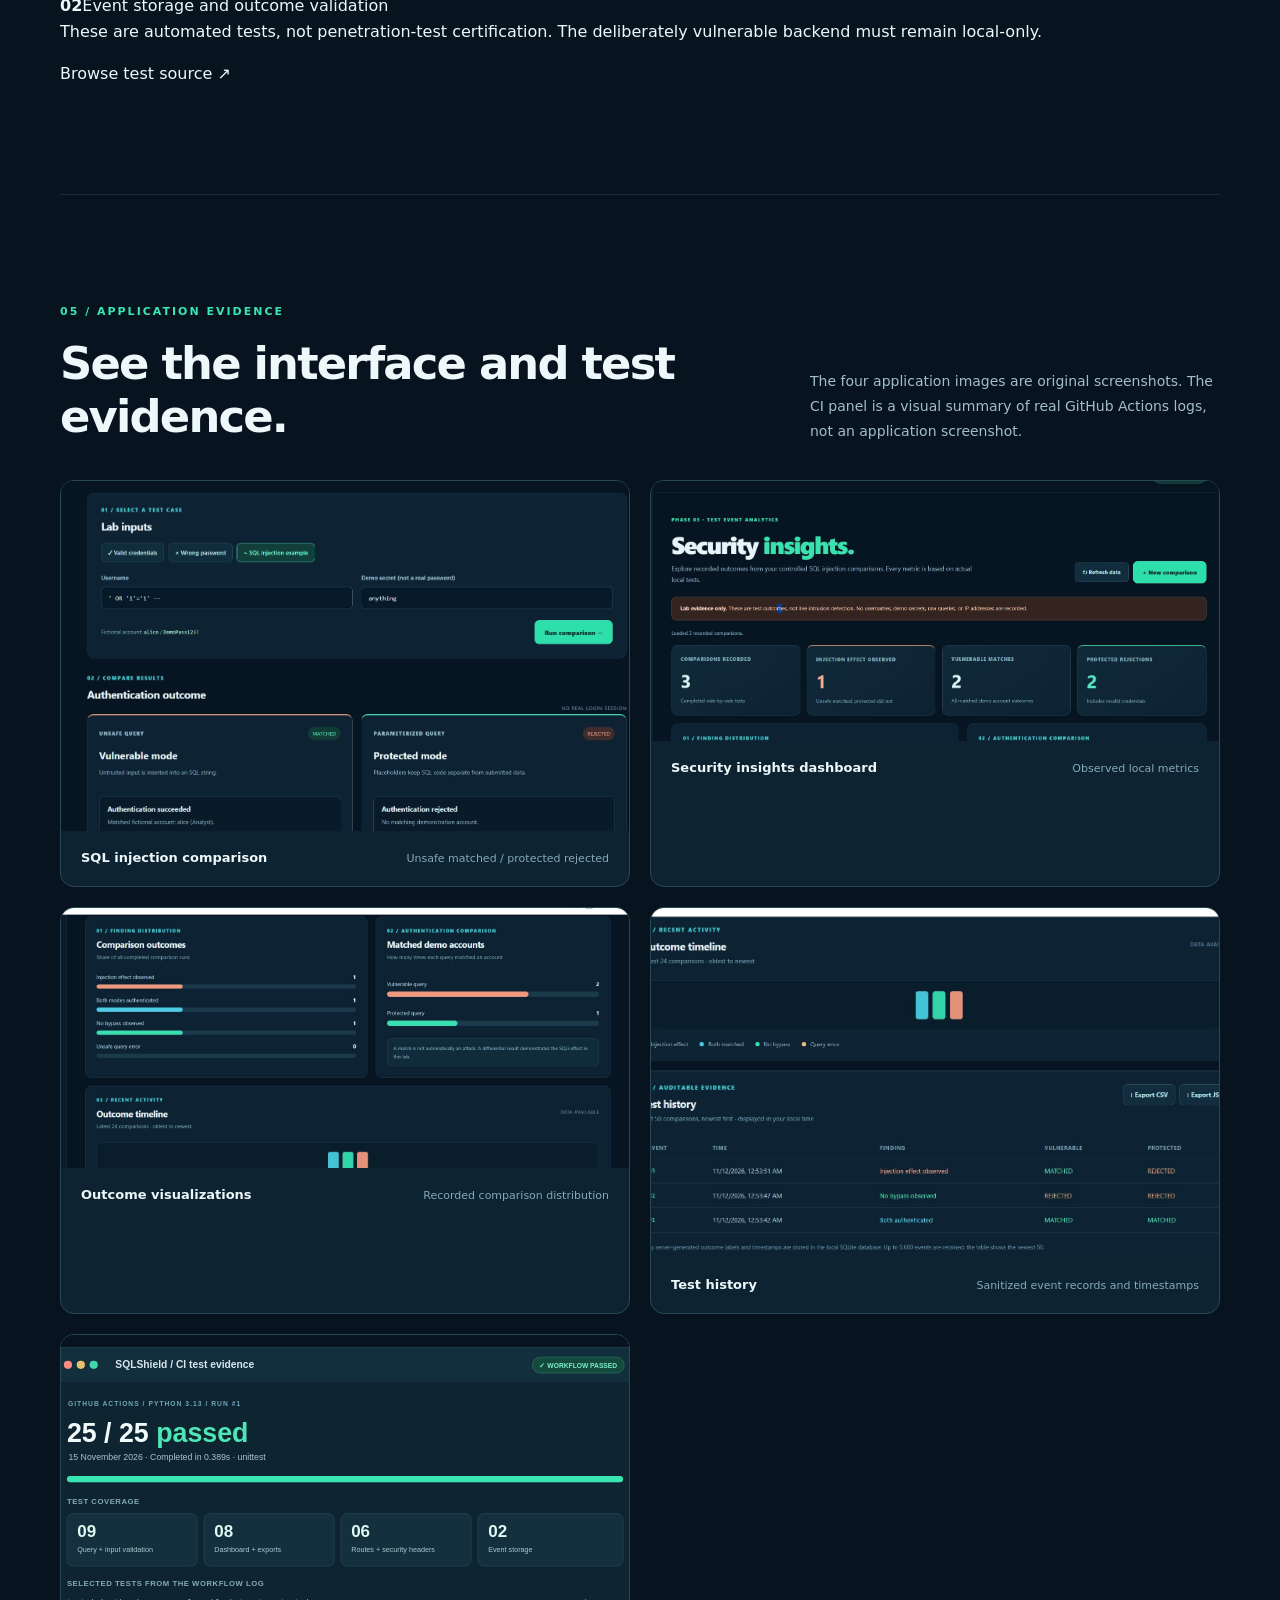
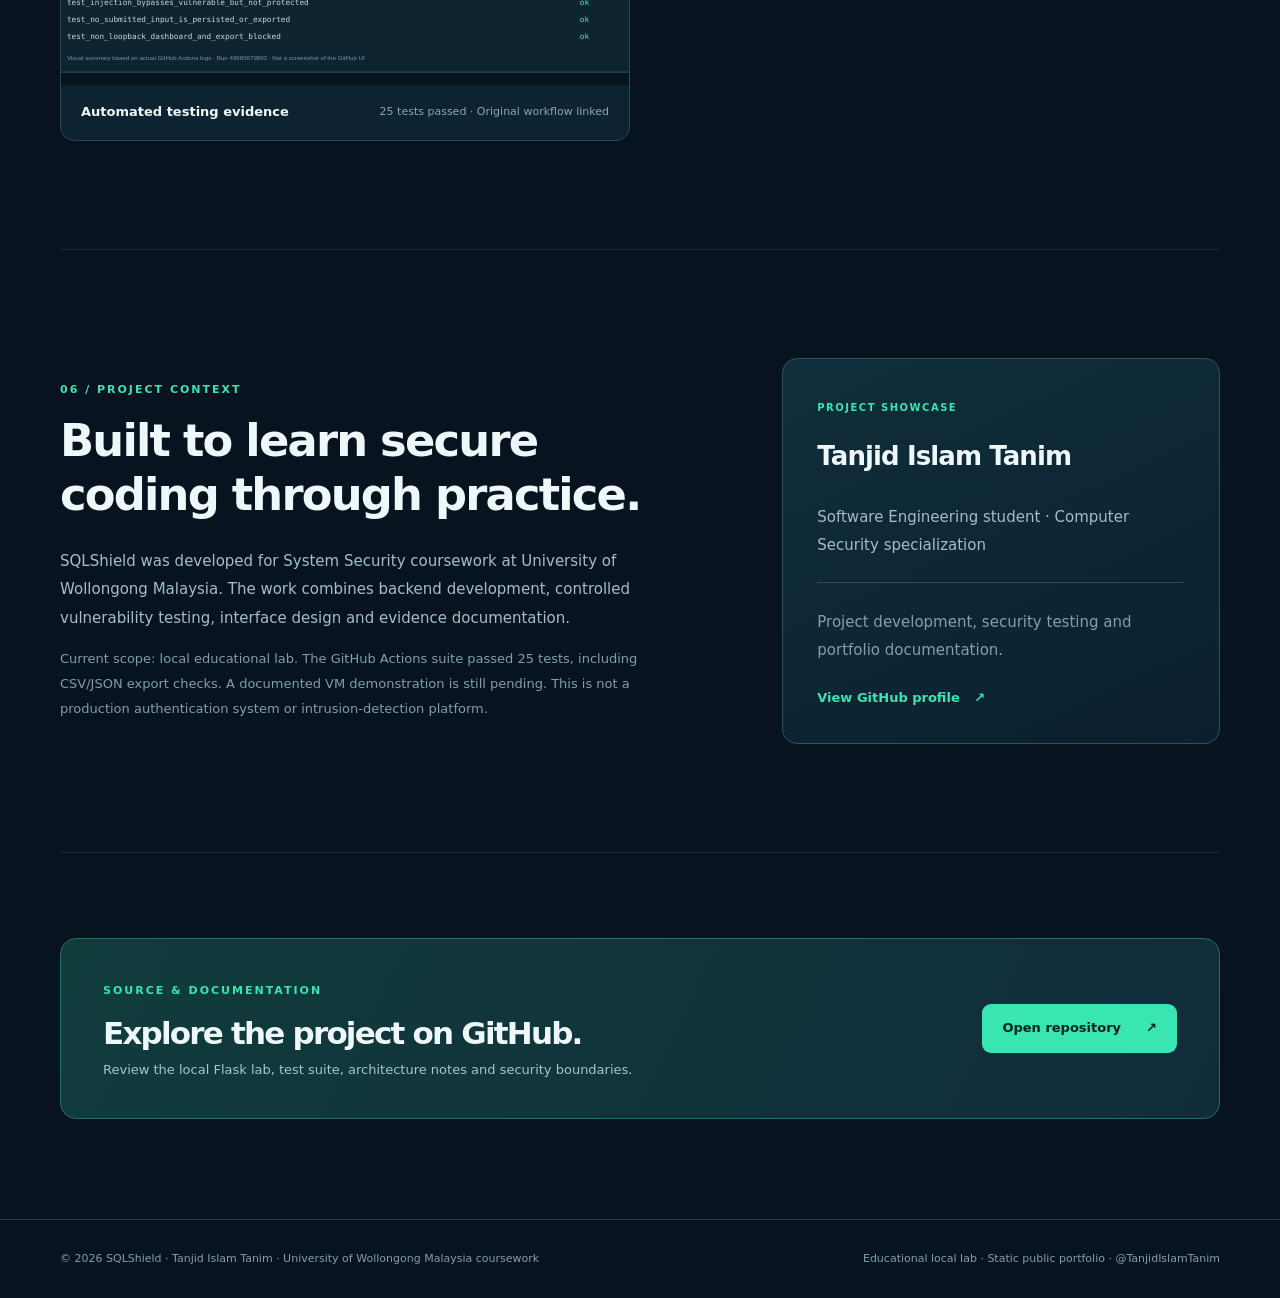
==== commit 01b03ac9: "feat(portfolio): add verified CI evidence, six feature cards and full university name" ====
--- a/portfolio/index.html
+++ b/portfolio/index.html
@@ -25,7 +25,7 @@
         <span>SQL<span class="accent">Shield</span><small>SECURITY LAB</small></span>
       </a>
       <nav aria-label="Main navigation" class="main-nav">
-        <a href="#overview">Overview</a><a href="#approach">Approach</a><a href="#results">Results</a><a href="#gallery">Screenshots</a>
+        <a href="#overview">Overview</a><a href="#approach">Approach</a><a href="#results">Results</a><a href="#testing">Testing</a><a href="#gallery">Screenshots</a>
       </nav>
       <a class="nav-github" href="https://github.com/TanjidIslamTanim/sqlshield-sqli-lab" target="_blank" rel="noopener noreferrer">GitHub repository <span aria-hidden="true">↗</span></a>
     </div>
@@ -61,11 +61,14 @@
     </section>
 
     <section class="section container" id="overview">
-      <div class="section-header"><div><div class="section-kicker">01 / PROJECT OVERVIEW</div><h2>One input. Two different outcomes.</h2></div><p>SQLShield was developed for System Security coursework at UOW Malaysia. It compares two SQL query implementations against fictional user records and records the outcomes in a local dashboard.</p></div>
+      <div class="section-header"><div><div class="section-kicker">01 / PROJECT OVERVIEW</div><h2>One input. Two different outcomes.</h2></div><p>SQLShield was developed for System Security coursework at University of Wollongong Malaysia. It compares two SQL query implementations against fictional user records and records the outcomes in a local dashboard.</p></div>
       <div class="feature-grid">
         <article class="feature-card"><div class="feature-number">01 <span class="feature-symbol coral">&lt;/&gt;</span></div><h3>Vulnerable query</h3><p>Directly interpolates untrusted input into SQL, illustrating how a query's conditions can be changed.</p><span class="feature-footer coral-text">INTENTIONALLY UNSAFE</span></article>
         <article class="feature-card"><div class="feature-number">02 <span class="feature-symbol mint">{ }</span></div><h3>Parameterized query</h3><p>Uses SQLite placeholders to separate submitted values from SQL instructions and preserve query structure.</p><span class="feature-footer mint-text">PRIMARY DEFENCE</span></article>
         <article class="feature-card"><div class="feature-number">03 <span class="feature-symbol blue">▤</span></div><h3>Evidence dashboard</h3><p>Summarizes recorded comparisons, outcomes and timestamps without intentionally storing raw inputs or demo secrets.</p><span class="feature-footer blue-text">LOCAL TEST EVIDENCE</span></article>
+        <article class="feature-card"><div class="feature-number">04 <span class="feature-symbol mint">✓</span></div><h3>Automated testing</h3><p>25 Python unit tests passed on GitHub Actions, covering query behaviour, request handling, storage, dashboard and access restrictions.</p><span class="feature-footer mint-text">VERIFIED IN CI</span></article>
+        <article class="feature-card"><div class="feature-number">05 <span class="feature-symbol blue">↓</span></div><h3>CSV / JSON exports</h3><p>Exports contain sanitized event details. Tests check that submitted usernames and secrets are not stored or exported.</p><span class="feature-footer blue-text">DATA MINIMIZATION</span></article>
+        <article class="feature-card"><div class="feature-number">06 <span class="feature-symbol coral">◉</span></div><h3>Local-only safeguards</h3><p>Loopback access controls, input checks and generic errors help keep the intentionally vulnerable demo isolated.</p><span class="feature-footer coral-text">NOT FOR PUBLIC DEPLOYMENT</span></article>
       </div>
     </section>
 
@@ -112,21 +115,41 @@
       <div class="finding"><span class="finding-label">KEY FINDING</span><p>The injection example returned a fictional record through the unsafe query, while the parameterized query rejected the identical input.</p></div>
     </section>
 
+    <section class="section container" id="testing">
+      <div class="section-header"><div><div class="section-kicker">04 / AUTOMATED TESTING</div><h2>Tests that support the findings.</h2></div><p>GitHub Actions ran the project's Python unit tests on 15 November 2026. All 25 passed. The panel below is a visual summary based on the actual workflow logs, with a link to the original run.</p></div>
+      <div class="testing-grid">
+        <a class="ci-evidence" href="https://github.com/TanjidIslamTanim/sqlshield-sqli-lab/actions/runs/43685679892" target="_blank" rel="noopener noreferrer" aria-label="View the verified GitHub Actions run">
+          <img src="assets/evidence/ci-test-results.svg" alt="Verified GitHub Actions test summary: 25 of 25 tests passed across query validation, dashboard exports, route security and event storage" loading="lazy" width="1200" height="680">
+          <span>VIEW VERIFIED GITHUB ACTIONS RUN <span aria-hidden="true">↗</span></span>
+        </a>
+        <div class="test-breakdown">
+          <div class="panel-label">WHAT WAS TESTED</div>
+          <div class="test-row"><strong>09</strong><span>Query comparison, SQL injection and input validation</span></div>
+          <div class="test-row"><strong>08</strong><span>Dashboard, sanitized history and CSV/JSON exports</span></div>
+          <div class="test-row"><strong>06</strong><span>Routes, health checks and local-access safeguards</span></div>
+          <div class="test-row"><strong>02</strong><span>Event storage and outcome validation</span></div>
+          <p class="test-note">These are automated tests, not penetration-test certification. The deliberately vulnerable backend must remain local-only.</p>
+          <a class="test-source" href="https://github.com/TanjidIslamTanim/sqlshield-sqli-lab/tree/main/tests" target="_blank" rel="noopener noreferrer">Browse test source <span aria-hidden="true">↗</span></a>
+        </div>
+      </div>
+    </section>
+
     <section class="section container" id="gallery">
-      <div class="section-header"><div><div class="section-kicker">04 / ORIGINAL SYSTEM CAPTURES</div><h2>Evidence from the running application.</h2></div><p>These are actual screenshots of the SQLShield local lab and dashboard, not generated mockups.</p></div>
+      <div class="section-header"><div><div class="section-kicker">05 / APPLICATION EVIDENCE</div><h2>See the interface and test evidence.</h2></div><p>The four application images are original screenshots. The CI panel is a visual summary of real GitHub Actions logs, not an application screenshot.</p></div>
       <div class="gallery-grid">
         <figure class="gallery-card gallery-wide"><img src="assets/evidence/lab.jpg" alt="SQLShield local comparison page with SQL injection example" loading="lazy"><figcaption><strong>SQL injection comparison</strong><span>Unsafe matched / protected rejected</span></figcaption></figure>
         <figure class="gallery-card"><img src="assets/evidence/dashboard.jpg" alt="SQLShield dashboard displaying three recorded comparisons" loading="lazy"><figcaption><strong>Security insights dashboard</strong><span>Observed local metrics</span></figcaption></figure>
         <figure class="gallery-card"><img src="assets/evidence/charts.jpg" alt="SQLShield dashboard charts" loading="lazy"><figcaption><strong>Outcome visualizations</strong><span>Recorded comparison distribution</span></figcaption></figure>
         <figure class="gallery-card gallery-wide"><img src="assets/evidence/history.jpg" alt="SQLShield recorded test history" loading="lazy"><figcaption><strong>Test history</strong><span>Sanitized event records and timestamps</span></figcaption></figure>
+        <figure class="gallery-card gallery-wide"><a href="https://github.com/TanjidIslamTanim/sqlshield-sqli-lab/actions/runs/43685679892" target="_blank" rel="noopener noreferrer"><img src="assets/evidence/ci-test-results.svg" alt="Visual summary of 25 passing Python tests from the GitHub Actions workflow" loading="lazy"></a><figcaption><strong>Automated testing evidence</strong><span>25 tests passed · Original workflow linked</span></figcaption></figure>
       </div>
     </section>
 
     <section class="section container" id="about">
-      <div class="about-grid"><div><div class="section-kicker">05 / PROJECT CONTEXT</div><h2>Built to learn secure coding through practice.</h2><p>SQLShield was developed for System Security coursework at UOW Malaysia. The work combines backend development, controlled vulnerability testing, interface design and evidence documentation.</p><p class="about-note">Current scope: local educational lab. VM demonstration and CSV/JSON export-content verification are pending. This is not a production authentication system or intrusion-detection platform.</p></div><div class="author-card"><span class="author-overline">PROJECT SHOWCASE</span><h3>Tanjid Islam Tanim</h3><p>Software Engineering student · Computer Security specialization</p><div class="author-divider"></div><p class="team-note">Project development, security testing and portfolio documentation.</p><a href="https://github.com/TanjidIslamTanim" target="_blank" rel="noopener noreferrer">View GitHub profile <span aria-hidden="true">↗</span></a></div></div>
+      <div class="about-grid"><div><div class="section-kicker">06 / PROJECT CONTEXT</div><h2>Built to learn secure coding through practice.</h2><p>SQLShield was developed for System Security coursework at University of Wollongong Malaysia. The work combines backend development, controlled vulnerability testing, interface design and evidence documentation.</p><p class="about-note">Current scope: local educational lab. The GitHub Actions suite passed 25 tests, including CSV/JSON export checks. A documented VM demonstration is still pending. This is not a production authentication system or intrusion-detection platform.</p></div><div class="author-card"><span class="author-overline">PROJECT SHOWCASE</span><h3>Tanjid Islam Tanim</h3><p>Software Engineering student · Computer Security specialization</p><div class="author-divider"></div><p class="team-note">Project development, security testing and portfolio documentation.</p><a href="https://github.com/TanjidIslamTanim" target="_blank" rel="noopener noreferrer">View GitHub profile <span aria-hidden="true">↗</span></a></div></div>
     </section>
     <section class="cta-section container"><div><span class="section-kicker">SOURCE & DOCUMENTATION</span><h2>Explore the project on GitHub.</h2><p>Review the local Flask lab, test suite, architecture notes and security boundaries.</p></div><a class="btn btn-primary" href="https://github.com/TanjidIslamTanim/sqlshield-sqli-lab" target="_blank" rel="noopener noreferrer">Open repository <span aria-hidden="true">↗</span></a></section>
   </main>
-  <footer class="site-footer"><div class="container footer-inner"><span>© 2026 SQLShield · Tanjid Islam Tanim · UOW Malaysia coursework</span><span>Educational local lab · Static public portfolio · <a href="https://github.com/TanjidIslamTanim" target="_blank" rel="noopener noreferrer">@TanjidIslamTanim</a></span></div></footer>
+  <footer class="site-footer"><div class="container footer-inner"><span>© 2026 SQLShield · Tanjid Islam Tanim · University of Wollongong Malaysia coursework</span><span>Educational local lab · Static public portfolio · <a href="https://github.com/TanjidIslamTanim" target="_blank" rel="noopener noreferrer">@TanjidIslamTanim</a></span></div></footer>
 </body>
 </html>
